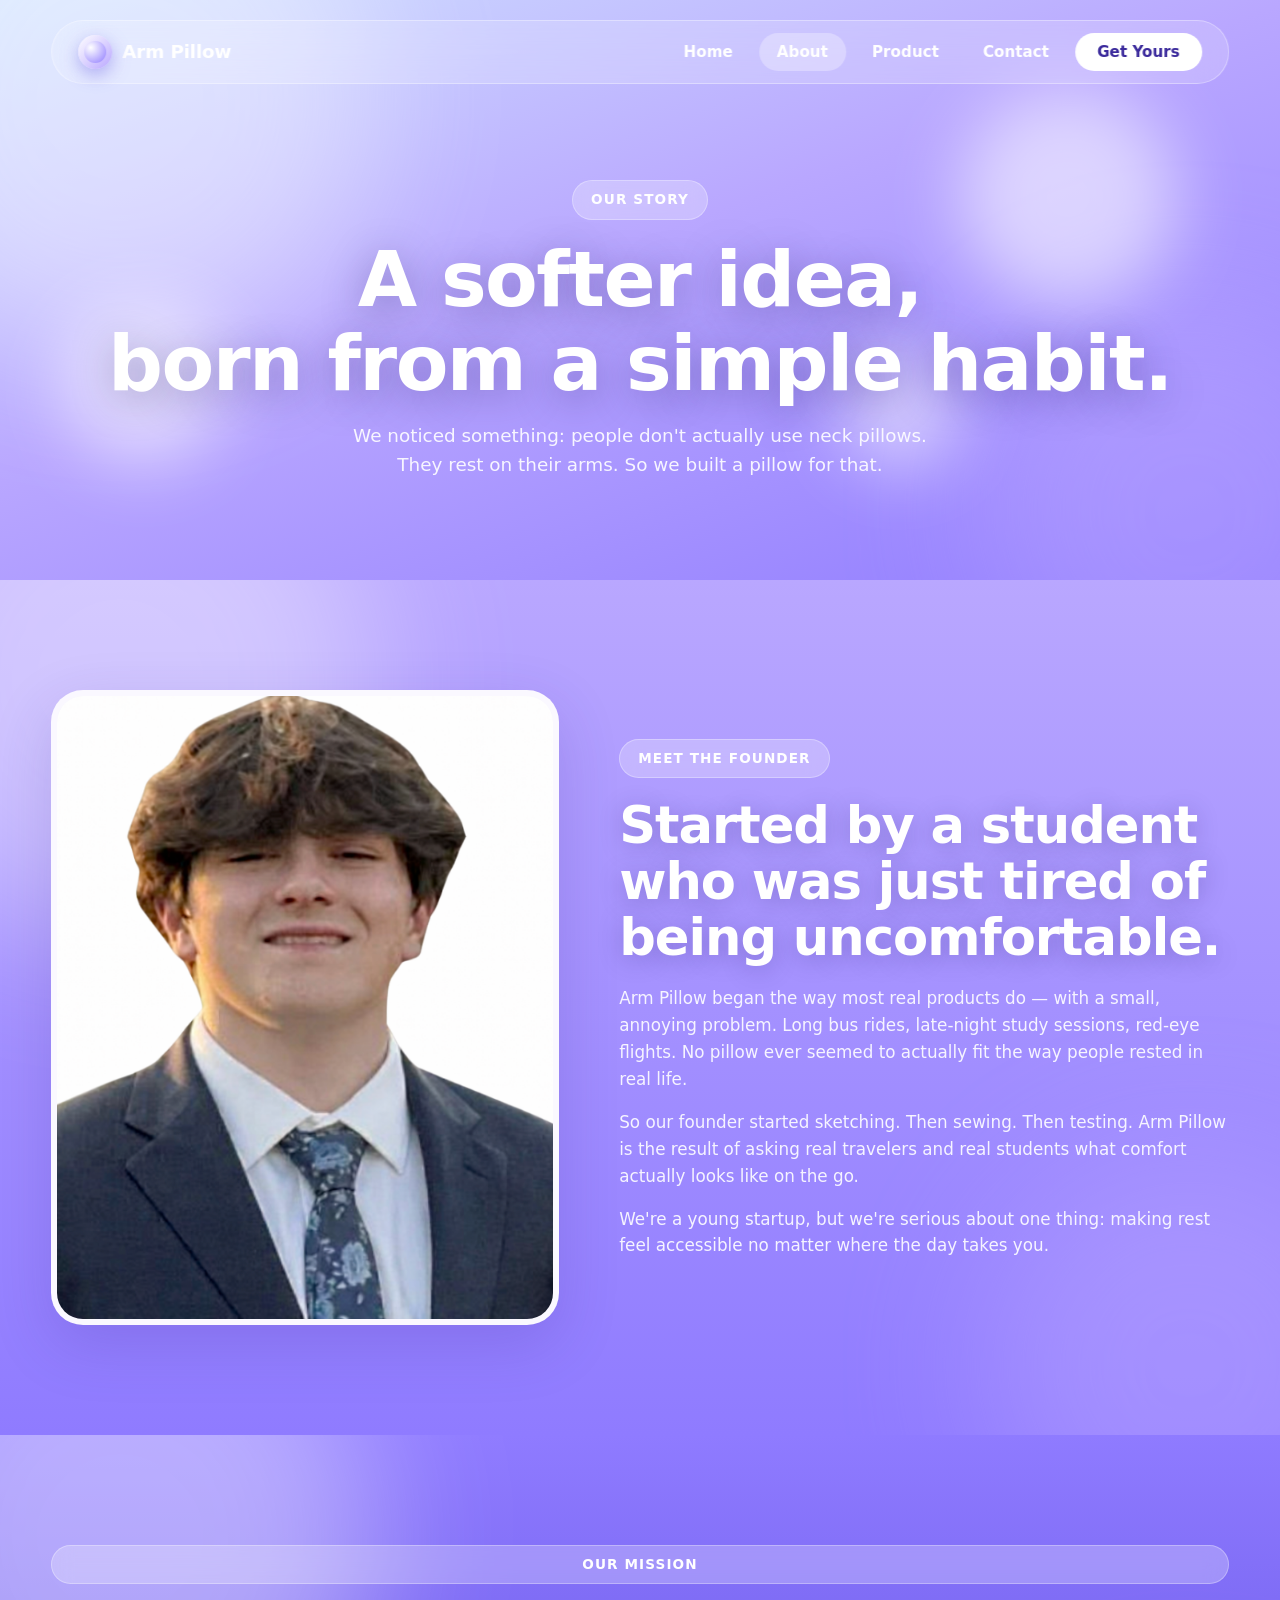
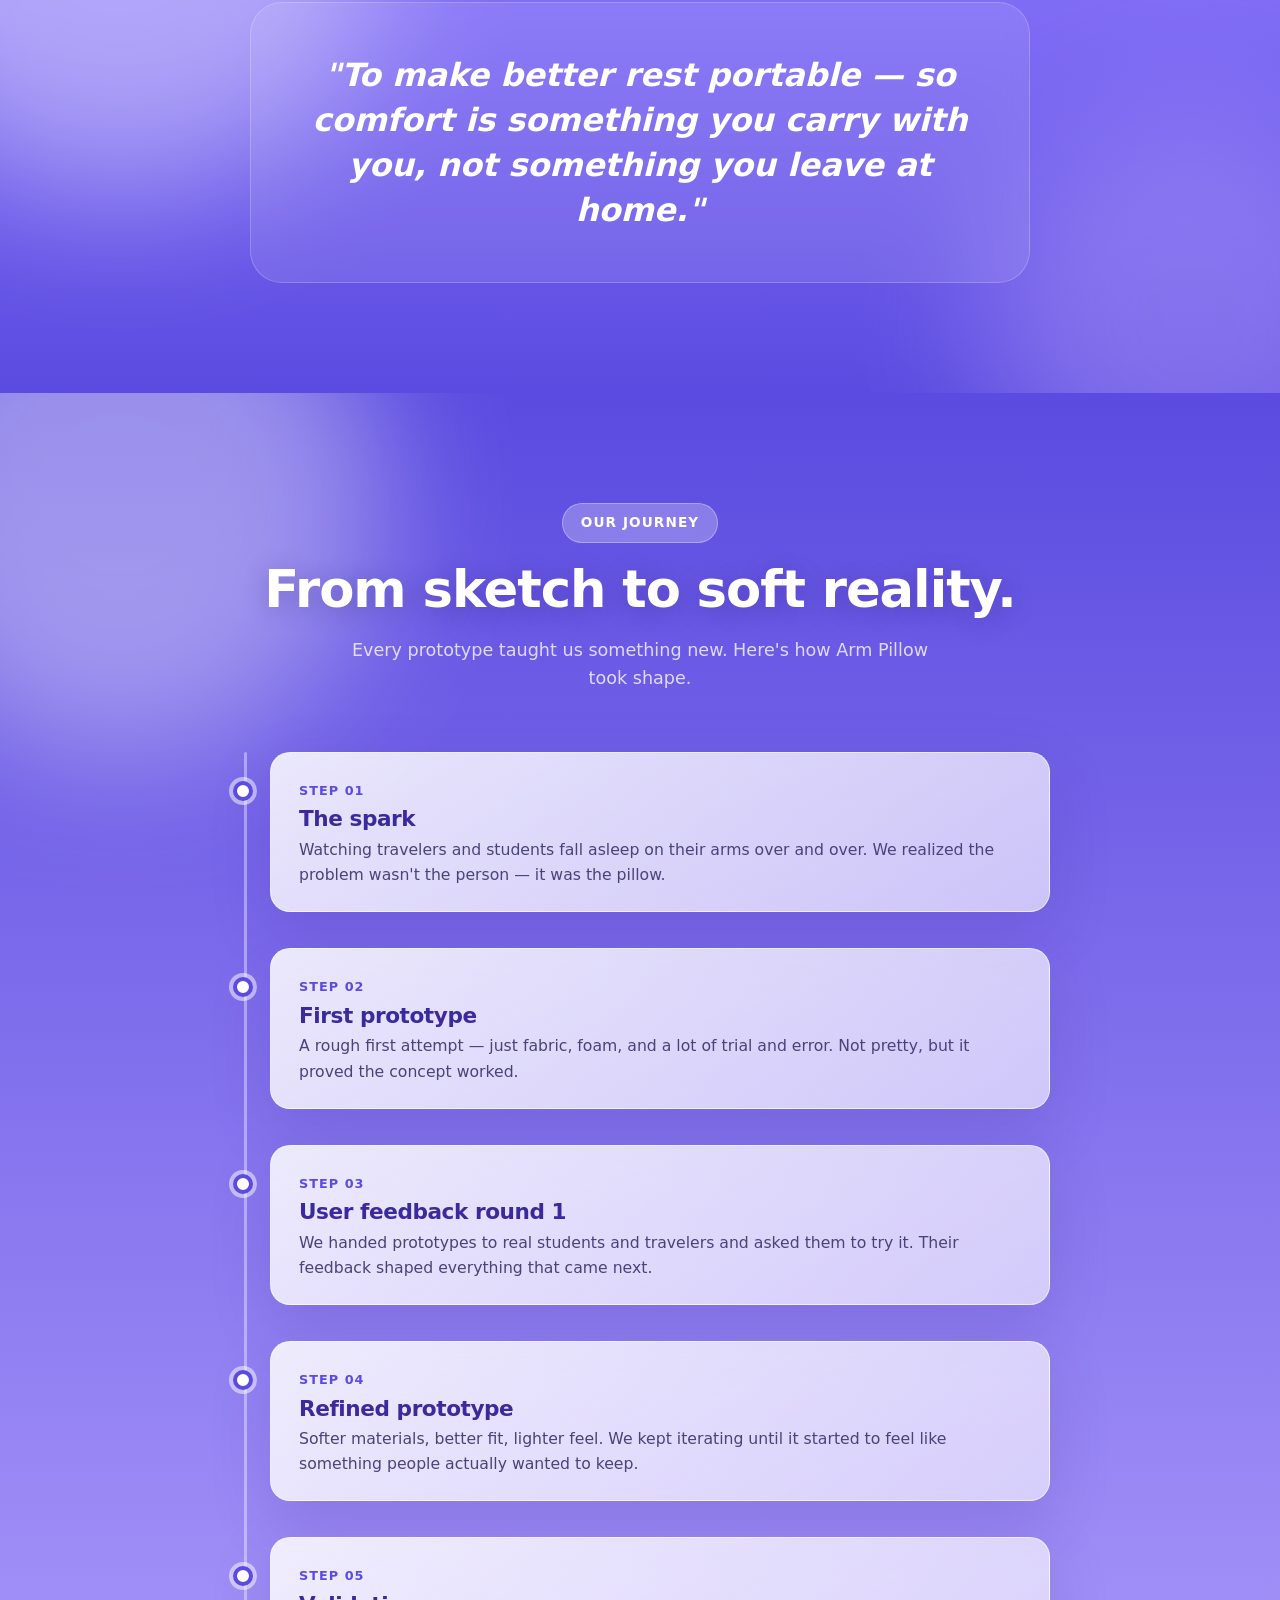
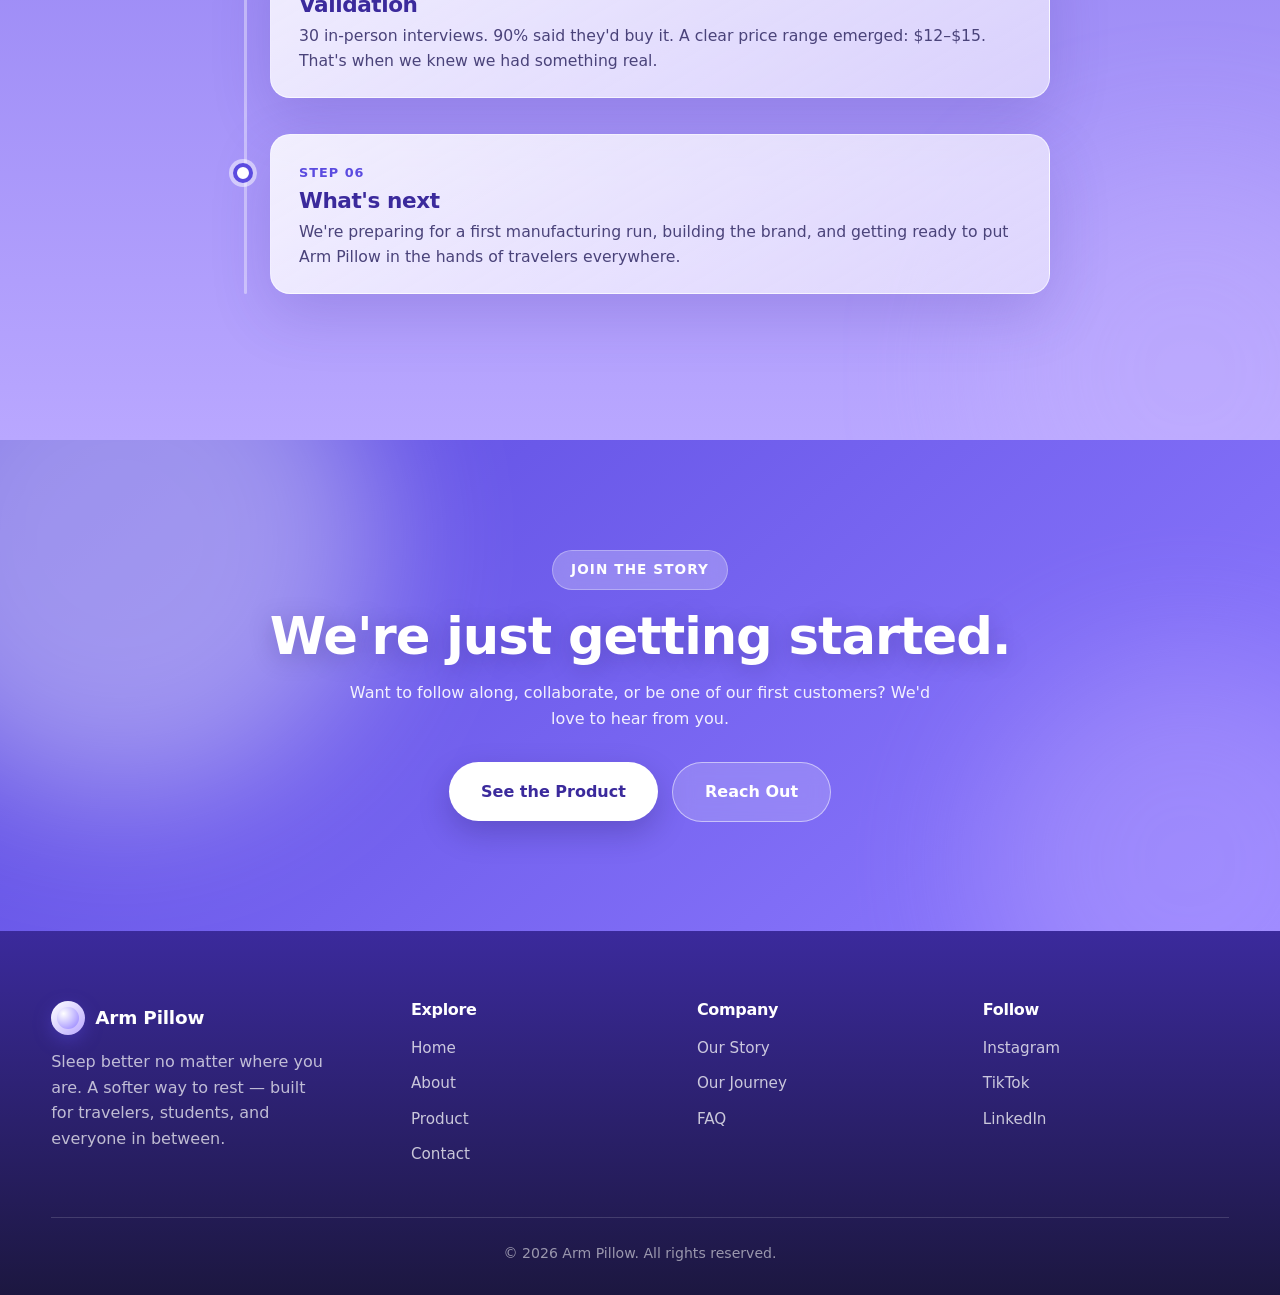
==== about.html @ 7ebaa80e "Add files via upload" ====
<!DOCTYPE html>
<html lang="en">
<head>
  <meta charset="UTF-8" />
  <meta name="viewport" content="width=device-width, initial-scale=1.0"/>
  <title>About — Arm Pillow</title>
  <meta name="description" content="The story behind Arm Pillow — a young startup building a softer, more portable way to rest anywhere." />
  <link rel="stylesheet" href="assets/css/styles.css" />
</head>
<body>

  <!-- ============ NAVBAR ============ -->
  <nav class="navbar">
    <a href="index.html" class="nav-logo">
      <span class="logo-mark"></span>
      Arm Pillow
    </a>
    <ul class="nav-links">
      <li><a href="index.html">Home</a></li>
      <li><a href="about.html" class="active">About</a></li>
      <li><a href="product.html">Product</a></li>
      <li><a href="contact.html">Contact</a></li>
      <li><a href="product.html" class="nav-cta">Get Yours</a></li>
    </ul>
    <button class="nav-toggle" aria-label="Toggle menu">
      <span></span><span></span><span></span>
    </button>
  </nav>

  <!-- ============ PAGE HERO ============ -->
  <header class="page-hero cloud-bg">
    <div class="floating-clouds">
      <div class="cloud c1"></div>
      <div class="cloud c2"></div>
      <div class="cloud c3"></div>
    </div>
    <div class="container">
      <span class="eyebrow">Our Story</span>
      <h1>A softer idea,<br/>born from a simple habit.</h1>
      <p>We noticed something: people don't actually use neck pillows. They rest on their arms. So we built a pillow for that.</p>
    </div>
  </header>

  <!-- ============ FOUNDER STORY ============ -->
  <section class="founder cloud-bg">
    <div class="container">
      <div class="founder-grid">
        <!-- IMAGE: Replace with "Ceo Photo" → assets/images/ceo.jpg -->
        <div class="founder-photo reveal">
          <img src="assets/images/ceo.png" alt="Founder of Arm Pillow" />
        </div>
        <div class="founder-text reveal">
          <span class="eyebrow">Meet the Founder</span>
          <h2>Started by a student who was just tired of being uncomfortable.</h2>
          <p>
            Arm Pillow began the way most real products do — with a small, annoying problem.
            Long bus rides, late-night study sessions, red-eye flights. No pillow ever seemed
            to actually fit the way people rested in real life.
          </p>
          <p>
            So our founder started sketching. Then sewing. Then testing.
            Arm Pillow is the result of asking real travelers and real students
            what comfort actually looks like on the go.
          </p>
          <p>
            We're a young startup, but we're serious about one thing: making rest
            feel accessible no matter where the day takes you.
          </p>
        </div>
      </div>
    </div>
  </section>

  <!-- ============ MISSION ============ -->
  <section class="mission cloud-bg">
    <div class="container reveal">
      <span class="eyebrow" style="display:block;text-align:center;">Our Mission</span>
      <blockquote>
        "To make better rest portable — so comfort is something you carry with you,
        not something you leave at home."
      </blockquote>
    </div>
  </section>

  <!-- ============ JOURNEY / TIMELINE ============ -->
  <section class="timeline cloud-bg" id="journey">
    <div class="container">
      <div class="section-header reveal">
        <span class="eyebrow">Our Journey</span>
        <h2>From sketch to soft reality.</h2>
        <p>Every prototype taught us something new. Here's how Arm Pillow took shape.</p>
      </div>
      <div class="timeline-list">
        <div class="timeline-item reveal">
          <span class="step">Step 01</span>
          <h3>The spark</h3>
          <p>Watching travelers and students fall asleep on their arms over and over.
             We realized the problem wasn't the person — it was the pillow.</p>
        </div>
        <div class="timeline-item reveal">
          <span class="step">Step 02</span>
          <h3>First prototype</h3>
          <p>A rough first attempt — just fabric, foam, and a lot of trial and error.
             Not pretty, but it proved the concept worked.</p>
        </div>
        <div class="timeline-item reveal">
          <span class="step">Step 03</span>
          <h3>User feedback round 1</h3>
          <p>We handed prototypes to real students and travelers and asked them to try it.
             Their feedback shaped everything that came next.</p>
        </div>
        <div class="timeline-item reveal">
          <span class="step">Step 04</span>
          <h3>Refined prototype</h3>
          <p>Softer materials, better fit, lighter feel. We kept iterating until it
             started to feel like something people actually wanted to keep.</p>
        </div>
        <div class="timeline-item reveal">
          <span class="step">Step 05</span>
          <h3>Validation</h3>
          <p>30 in-person interviews. 90% said they'd buy it. A clear price range
             emerged: $12–$15. That's when we knew we had something real.</p>
        </div>
        <div class="timeline-item reveal">
          <span class="step">Step 06</span>
          <h3>What's next</h3>
          <p>We're preparing for a first manufacturing run, building the brand,
             and getting ready to put Arm Pillow in the hands of travelers everywhere.</p>
        </div>
      </div>
    </div>
  </section>

  <!-- ============ FINAL CTA ============ -->
  <section class="final-cta cloud-bg">
    <div class="container reveal">
      <span class="eyebrow">Join the story</span>
      <h2>We're just getting started.</h2>
      <p>Want to follow along, collaborate, or be one of our first customers? We'd love to hear from you.</p>
      <div class="btns">
        <a href="product.html" class="btn btn-primary">See the Product</a>
        <a href="contact.html" class="btn btn-secondary">Reach Out</a>
      </div>
    </div>
  </section>

  <!-- ============ FOOTER ============ -->
  <footer>
    <div class="container">
      <div class="footer-grid">
        <div class="footer-brand">
          <a href="index.html" class="nav-logo">
            <span class="logo-mark"></span>
            Arm Pillow
          </a>
          <p>Sleep better no matter where you are. A softer way to rest — built for travelers, students, and everyone in between.</p>
        </div>
        <div class="footer-col">
          <h4>Explore</h4>
          <ul>
            <li><a href="index.html">Home</a></li>
            <li><a href="about.html">About</a></li>
            <li><a href="product.html">Product</a></li>
            <li><a href="contact.html">Contact</a></li>
          </ul>
        </div>
        <div class="footer-col">
          <h4>Company</h4>
          <ul>
            <li><a href="about.html">Our Story</a></li>
            <li><a href="about.html#journey">Our Journey</a></li>
            <li><a href="product.html#faq">FAQ</a></li>
          </ul>
        </div>
        <div class="footer-col">
          <h4>Follow</h4>
          <ul>
            <li><a href="#">Instagram</a></li>
            <li><a href="#">TikTok</a></li>
            <li><a href="#">LinkedIn</a></li>
          </ul>
        </div>
      </div>
      <div class="footer-bottom">
        © <span id="year">2026</span> Arm Pillow. All rights reserved.
      </div>
    </div>
  </footer>

  <script src="assets/js/main.js"></script>
  <script>document.getElementById("year").textContent = new Date().getFullYear();</script>
</body>
</html>
---- assets/css/styles.css ----
/* =========================================================
   Arm Pillow — Global Styles
   Dreamy sky / blue-purple gradient aesthetic
   ========================================================= */

/* ---------- Reset & base ---------- */
*,
*::before,
*::after {
  box-sizing: border-box;
  margin: 0;
  padding: 0;
}

:root {
  /* Core palette */
  --sky-1: #cfe1ff;
  --sky-2: #a6c0ff;
  --lavender-1: #b9a7ff;
  --lavender-2: #8f7bff;
  --deep-1: #5b4be0;
  --deep-2: #3b2a9c;
  --cloud: #f5f2ff;
  --white: #ffffff;
  --ink: #1c1740;
  --ink-soft: #4a437a;
  --muted: rgba(255, 255, 255, 0.78);

  /* Gradients */
  --bg-gradient: linear-gradient(160deg, #cfe1ff 0%, #b9a7ff 45%, #8f7bff 100%);
  --hero-gradient: linear-gradient(140deg, rgba(120, 140, 255, 0.55) 0%, rgba(90, 70, 220, 0.65) 100%);
  --card-gradient: linear-gradient(150deg, rgba(255,255,255,0.85) 0%, rgba(240,235,255,0.7) 100%);
  --button-gradient: linear-gradient(135deg, #8f7bff 0%, #5b4be0 100%);

  /* Shape & motion */
  --radius-lg: 32px;
  --radius-md: 20px;
  --radius-sm: 12px;
  --shadow-soft: 0 20px 60px rgba(60, 40, 150, 0.18);
  --shadow-hover: 0 28px 70px rgba(60, 40, 150, 0.28);
  --ease: cubic-bezier(.2,.8,.2,1);
}

html {
  scroll-behavior: smooth;
}

body {
  font-family: "Inter", "Segoe UI", system-ui, -apple-system, sans-serif;
  color: var(--ink);
  line-height: 1.6;
  background: var(--bg-gradient);
  min-height: 100vh;
  overflow-x: hidden;
  -webkit-font-smoothing: antialiased;
}

img {
  max-width: 100%;
  display: block;
}

a {
  color: inherit;
  text-decoration: none;
}

button {
  font-family: inherit;
  cursor: pointer;
  border: none;
  background: none;
}

/* ---------- Cloud background accents (reusable) ---------- */
.cloud-bg {
  position: relative;
  overflow: hidden;
}

.cloud-bg::before,
.cloud-bg::after {
  content: "";
  position: absolute;
  border-radius: 50%;
  filter: blur(70px);
  opacity: 0.55;
  pointer-events: none;
  z-index: 0;
}

.cloud-bg::before {
  width: 520px;
  height: 520px;
  background: rgba(255, 255, 255, 0.7);
  top: -160px;
  left: -140px;
}

.cloud-bg::after {
  width: 420px;
  height: 420px;
  background: rgba(200, 180, 255, 0.6);
  bottom: -140px;
  right: -120px;
}

/* ---------- Layout ---------- */
.container {
  width: min(1180px, 92%);
  margin-inline: auto;
  position: relative;
  z-index: 1;
}

section {
  padding: 110px 0;
  position: relative;
}

/* ---------- Typography ---------- */
h1, h2, h3, h4 {
  font-weight: 800;
  letter-spacing: -0.02em;
  line-height: 1.1;
}

h1 {
  font-size: clamp(2.6rem, 6vw, 5rem);
  color: var(--white);
  text-shadow: 0 8px 40px rgba(30, 20, 90, 0.35);
}

h2 {
  font-size: clamp(2rem, 4vw, 3.2rem);
  color: var(--white);
  text-shadow: 0 4px 24px rgba(30, 20, 90, 0.25);
}

h3 {
  font-size: 1.35rem;
  color: var(--ink);
}

p.lead {
  font-size: clamp(1.05rem, 1.6vw, 1.25rem);
  color: var(--muted);
  max-width: 640px;
}

.eyebrow {
  display: inline-block;
  padding: 8px 18px;
  background: rgba(255,255,255,0.25);
  backdrop-filter: blur(10px);
  -webkit-backdrop-filter: blur(10px);
  border-radius: 999px;
  color: var(--white);
  font-size: 0.85rem;
  font-weight: 600;
  letter-spacing: 0.08em;
  text-transform: uppercase;
  margin-bottom: 18px;
  border: 1px solid rgba(255,255,255,0.3);
}

.section-header {
  text-align: center;
  margin-bottom: 60px;
}

.section-header p {
  color: var(--muted);
  max-width: 620px;
  margin: 18px auto 0;
  font-size: 1.1rem;
}

/* ---------- Navbar ---------- */
.navbar {
  position: fixed;
  top: 20px;
  left: 50%;
  transform: translateX(-50%);
  width: min(1180px, 92%);
  z-index: 100;
  padding: 14px 26px;
  background: rgba(255,255,255,0.18);
  backdrop-filter: blur(18px);
  -webkit-backdrop-filter: blur(18px);
  border: 1px solid rgba(255,255,255,0.35);
  border-radius: 999px;
  display: flex;
  align-items: center;
  justify-content: space-between;
  transition: background .3s var(--ease), box-shadow .3s var(--ease);
}

.navbar.scrolled {
  background: rgba(255,255,255,0.35);
  box-shadow: 0 10px 40px rgba(60,40,150,0.15);
}

.nav-logo {
  display: flex;
  align-items: center;
  gap: 10px;
  font-weight: 800;
  color: var(--white);
  font-size: 1.15rem;
  letter-spacing: -0.01em;
}

.logo-mark {
  width: 34px;
  height: 34px;
  border-radius: 50%;
  background: linear-gradient(135deg,#fff, #b9a7ff);
  box-shadow: 0 6px 18px rgba(91,75,224,0.4);
  position: relative;
}
.logo-mark::after{
  content:"";
  position:absolute;
  inset: 6px;
  border-radius:50%;
  background: radial-gradient(circle at 30% 30%, #fff, #8f7bff);
}

.nav-links {
  display: flex;
  align-items: center;
  gap: 8px;
  list-style: none;
}

.nav-links a {
  color: var(--white);
  font-weight: 600;
  font-size: 0.95rem;
  padding: 10px 18px;
  border-radius: 999px;
  transition: background .25s var(--ease), color .25s var(--ease);
}

.nav-links a:hover,
.nav-links a.active {
  background: rgba(255,255,255,0.3);
}

.nav-cta {
  padding: 10px 22px !important;
  background: var(--white);
  color: var(--deep-2) !important;
  border-radius: 999px;
  font-weight: 700;
  transition: transform .25s var(--ease), box-shadow .25s var(--ease);
}
.nav-cta:hover {
  transform: translateY(-2px);
  box-shadow: 0 10px 24px rgba(60,40,150,0.25);
  background: var(--white) !important;
}

.nav-toggle {
  display: none;
  flex-direction: column;
  gap: 5px;
  padding: 8px;
}
.nav-toggle span {
  display: block;
  width: 24px;
  height: 2px;
  background: var(--white);
  border-radius: 2px;
  transition: transform .3s var(--ease), opacity .3s var(--ease);
}

/* ---------- Buttons ---------- */
.btn {
  display: inline-flex;
  align-items: center;
  justify-content: center;
  gap: 10px;
  padding: 16px 32px;
  border-radius: 999px;
  font-weight: 700;
  font-size: 1rem;
  transition: transform .25s var(--ease), box-shadow .25s var(--ease), background .25s var(--ease);
  white-space: nowrap;
}

.btn-primary {
  background: var(--white);
  color: var(--deep-2);
  box-shadow: 0 12px 30px rgba(30, 20, 90, 0.25);
}
.btn-primary:hover {
  transform: translateY(-3px);
  box-shadow: 0 18px 40px rgba(30, 20, 90, 0.35);
}

.btn-secondary {
  background: rgba(255,255,255,0.18);
  color: var(--white);
  border: 1.5px solid rgba(255,255,255,0.5);
  backdrop-filter: blur(10px);
  -webkit-backdrop-filter: blur(10px);
}
.btn-secondary:hover {
  background: rgba(255,255,255,0.3);
  transform: translateY(-3px);
}

.btn-dark {
  background: var(--button-gradient);
  color: var(--white);
  box-shadow: 0 12px 28px rgba(91, 75, 224, 0.4);
}
.btn-dark:hover {
  transform: translateY(-3px);
  box-shadow: 0 18px 40px rgba(91, 75, 224, 0.55);
}

/* =========================================================
   HERO
   ========================================================= */
.hero {
  min-height: 100vh;
  padding: 180px 0 120px;
  display: flex;
  align-items: center;
  position: relative;
  overflow: hidden;
  /* Replace background image path to your "Background photo" */
  background:
    var(--hero-gradient),
    url("../images/background.png") center/cover no-repeat,
    var(--bg-gradient);
}

.hero::before {
  content: "";
  position: absolute;
  inset: 0;
  background:
    radial-gradient(circle at 15% 20%, rgba(255,255,255,0.35), transparent 40%),
    radial-gradient(circle at 85% 80%, rgba(185,167,255,0.5), transparent 45%);
  pointer-events: none;
}

.hero-inner {
  position: relative;
  z-index: 2;
  max-width: 820px;
}

.hero h1 {
  margin-bottom: 20px;
}

.hero .tagline {
  font-size: clamp(1.1rem, 1.8vw, 1.4rem);
  color: rgba(255,255,255,0.92);
  margin-bottom: 38px;
  max-width: 620px;
  font-weight: 500;
}

.hero-ctas {
  display: flex;
  flex-wrap: wrap;
  gap: 14px;
}

.floating-clouds {
  position: absolute;
  inset: 0;
  pointer-events: none;
  z-index: 1;
}
.cloud {
  position: absolute;
  background: rgba(255,255,255,0.55);
  border-radius: 50%;
  filter: blur(35px);
  animation: floaty 12s ease-in-out infinite;
}
.cloud.c1 { width: 220px; height: 220px; top: 15%; right: 8%; }
.cloud.c2 { width: 160px; height: 160px; bottom: 20%; left: 5%; animation-delay: 3s; }
.cloud.c3 { width: 120px; height: 120px; top: 60%; right: 25%; animation-delay: 6s; }

@keyframes floaty {
  0%,100% { transform: translateY(0) translateX(0); }
  50%     { transform: translateY(-20px) translateX(10px); }
}

/* =========================================================
   Intro / problem section
   ========================================================= */
.intro {
  background: linear-gradient(180deg, #b9a7ff 0%, #8f7bff 100%);
}

.intro-grid {
  display: grid;
  grid-template-columns: 1.1fr 1fr;
  gap: 60px;
  align-items: center;
}

.intro-grid p {
  color: rgba(255,255,255,0.92);
  font-size: 1.1rem;
  margin-top: 16px;
}

.intro-visual {
  background: var(--card-gradient);
  border-radius: var(--radius-lg);
  padding: 40px;
  box-shadow: var(--shadow-soft);
  border: 1px solid rgba(255,255,255,0.5);
}

.intro-visual h3 {
  color: var(--deep-2);
  margin-bottom: 12px;
  font-size: 1.5rem;
}

.intro-visual p {
  color: var(--ink-soft);
  margin-top: 10px;
}

/* =========================================================
   Benefit cards
   ========================================================= */
.benefits {
  background: linear-gradient(180deg, #8f7bff 0%, #6e5cdb 100%);
}

.benefit-grid {
  display: grid;
  grid-template-columns: repeat(auto-fit, minmax(240px, 1fr));
  gap: 26px;
}

.benefit-card {
  background: var(--card-gradient);
  border-radius: var(--radius-lg);
  padding: 36px 30px;
  border: 1px solid rgba(255,255,255,0.6);
  box-shadow: var(--shadow-soft);
  transition: transform .35s var(--ease), box-shadow .35s var(--ease);
}

.benefit-card:hover {
  transform: translateY(-8px);
  box-shadow: var(--shadow-hover);
}

.benefit-icon {
  width: 60px;
  height: 60px;
  display: flex;
  align-items: center;
  justify-content: center;
  border-radius: 50%;
  background: var(--button-gradient);
  color: var(--white);
  font-size: 1.5rem;
  margin-bottom: 20px;
  box-shadow: 0 10px 22px rgba(91,75,224,0.35);
}

.benefit-card h3 {
  margin-bottom: 10px;
  color: var(--deep-2);
}

.benefit-card p {
  color: var(--ink-soft);
  font-size: 0.97rem;
}

/* =========================================================
   Social proof / stats
   ========================================================= */
.stats {
  background: linear-gradient(180deg, #6e5cdb 0%, #5b4be0 100%);
}

.stats-grid {
  display: grid;
  grid-template-columns: repeat(auto-fit, minmax(220px, 1fr));
  gap: 26px;
  margin-top: 20px;
}

.stat-card {
  text-align: center;
  background: rgba(255,255,255,0.12);
  border: 1px solid rgba(255,255,255,0.25);
  backdrop-filter: blur(14px);
  -webkit-backdrop-filter: blur(14px);
  padding: 44px 24px;
  border-radius: var(--radius-lg);
  transition: transform .3s var(--ease);
}
.stat-card:hover { transform: translateY(-6px); }

.stat-number {
  font-size: clamp(2.6rem, 5vw, 4rem);
  font-weight: 800;
  color: var(--white);
  line-height: 1;
  background: linear-gradient(180deg, #ffffff, #d8cfff);
  -webkit-background-clip: text;
  background-clip: text;
  -webkit-text-fill-color: transparent;
}

.stat-label {
  color: rgba(255,255,255,0.85);
  margin-top: 12px;
  font-weight: 500;
}

/* =========================================================
   Pricing / value
   ========================================================= */
.pricing {
  background: linear-gradient(180deg, #5b4be0 0%, #b9a7ff 100%);
}

.price-card {
  max-width: 560px;
  margin: 0 auto;
  background: var(--card-gradient);
  border: 1px solid rgba(255,255,255,0.6);
  border-radius: var(--radius-lg);
  padding: 50px 40px;
  text-align: center;
  box-shadow: var(--shadow-soft);
}

.price-card .eyebrow {
  background: linear-gradient(135deg, #8f7bff, #5b4be0);
  color: #fff;
  border: none;
}

.price-amount {
  font-size: 4.5rem;
  font-weight: 800;
  color: var(--deep-2);
  letter-spacing: -0.03em;
  margin: 20px 0 10px;
}
.price-amount span { font-size: 1.4rem; vertical-align: top; margin-right: 4px; }

.price-note {
  color: var(--ink-soft);
  margin-bottom: 28px;
}

.price-features {
  list-style: none;
  text-align: left;
  margin-bottom: 30px;
}
.price-features li {
  padding: 10px 0;
  color: var(--ink-soft);
  display: flex;
  align-items: center;
  gap: 10px;
  border-bottom: 1px dashed rgba(91,75,224,0.2);
}
.price-features li::before {
  content: "✓";
  color: var(--deep-1);
  font-weight: 800;
}

/* =========================================================
   Comparison (Why not a neck pillow?)
   ========================================================= */
.compare {
  background: linear-gradient(180deg, #b9a7ff 0%, #cfe1ff 100%);
}

.compare-grid {
  display: grid;
  grid-template-columns: 1fr 1fr;
  gap: 26px;
}

.compare-card {
  background: var(--white);
  border-radius: var(--radius-lg);
  padding: 40px 34px;
  border: 1px solid rgba(143, 123, 255, 0.2);
  box-shadow: var(--shadow-soft);
}

.compare-card.negative {
  background: linear-gradient(160deg, #ffffff, #f1eeff);
}
.compare-card.positive {
  background: linear-gradient(160deg, #8f7bff, #5b4be0);
  color: #fff;
}
.compare-card.positive h3 { color: #fff; }
.compare-card.positive li { color: rgba(255,255,255,0.9); }
.compare-card.positive li::before { color: #fff; }

.compare-card h3 {
  font-size: 1.4rem;
  margin-bottom: 20px;
  color: var(--deep-2);
}
.compare-card ul {
  list-style: none;
  display: flex;
  flex-direction: column;
  gap: 12px;
}
.compare-card li {
  color: var(--ink-soft);
  padding-left: 26px;
  position: relative;
}
.compare-card.negative li::before {
  content: "✕";
  position: absolute;
  left: 0;
  color: #a88fff;
  font-weight: 800;
}
.compare-card.positive li::before {
  content: "✓";
  position: absolute;
  left: 0;
  font-weight: 800;
}

/* =========================================================
   FAQ
   ========================================================= */
.faq { background: linear-gradient(180deg, #cfe1ff 0%, #b9a7ff 100%); }

.faq-list {
  max-width: 820px;
  margin: 0 auto;
  display: flex;
  flex-direction: column;
  gap: 16px;
}

.faq-item {
  background: var(--white);
  border-radius: var(--radius-md);
  padding: 22px 28px;
  border: 1px solid rgba(143,123,255,0.15);
  box-shadow: 0 10px 28px rgba(60,40,150,0.08);
  transition: box-shadow .3s var(--ease);
}
.faq-item:hover { box-shadow: var(--shadow-soft); }

.faq-question {
  width: 100%;
  display: flex;
  justify-content: space-between;
  align-items: center;
  font-size: 1.08rem;
  font-weight: 700;
  color: var(--deep-2);
  text-align: left;
}

.faq-toggle {
  width: 30px;
  height: 30px;
  border-radius: 50%;
  background: var(--button-gradient);
  color: #fff;
  display: flex;
  align-items: center;
  justify-content: center;
  font-size: 1.2rem;
  transition: transform .3s var(--ease);
  flex-shrink: 0;
}

.faq-item.open .faq-toggle { transform: rotate(45deg); }

.faq-answer {
  max-height: 0;
  overflow: hidden;
  transition: max-height .4s var(--ease), margin .3s var(--ease);
  color: var(--ink-soft);
}
.faq-item.open .faq-answer {
  max-height: 300px;
  margin-top: 14px;
}

/* =========================================================
   Final CTA
   ========================================================= */
.final-cta {
  background: linear-gradient(140deg, #5b4be0 0%, #8f7bff 100%);
  text-align: center;
}
.final-cta h2 { margin-bottom: 16px; }
.final-cta p { color: rgba(255,255,255,0.9); max-width: 600px; margin: 0 auto 30px; }
.final-cta .btns {
  display: flex;
  gap: 14px;
  justify-content: center;
  flex-wrap: wrap;
}

/* =========================================================
   Footer
   ========================================================= */
footer {
  background: linear-gradient(180deg, #3b2a9c 0%, #1c1740 100%);
  color: rgba(255,255,255,0.8);
  padding: 70px 0 30px;
}

.footer-grid {
  display: grid;
  grid-template-columns: 1.3fr 1fr 1fr 1fr;
  gap: 40px;
  margin-bottom: 50px;
}

.footer-brand p {
  margin-top: 14px;
  color: rgba(255,255,255,0.7);
  max-width: 280px;
}

.footer-col h4 {
  color: #fff;
  font-size: 1rem;
  margin-bottom: 16px;
  font-weight: 700;
}
.footer-col ul { list-style: none; display: flex; flex-direction: column; gap: 10px; }
.footer-col a {
  color: rgba(255,255,255,0.75);
  font-size: 0.95rem;
  transition: color .25s var(--ease);
}
.footer-col a:hover { color: #fff; }

.footer-bottom {
  padding-top: 24px;
  border-top: 1px solid rgba(255,255,255,0.15);
  text-align: center;
  font-size: 0.88rem;
  color: rgba(255,255,255,0.55);
}

/* =========================================================
   About page
   ========================================================= */
.page-hero {
  padding: 180px 0 100px;
  background: var(--bg-gradient);
  text-align: center;
  position: relative;
  overflow: hidden;
}
.page-hero h1 { margin-bottom: 14px; }
.page-hero p { color: rgba(255,255,255,0.9); max-width: 620px; margin: 0 auto; font-size: 1.15rem; }

.founder {
  background: linear-gradient(180deg, #b9a7ff 0%, #8f7bff 100%);
}
.founder-grid {
  display: grid;
  grid-template-columns: 1fr 1.2fr;
  gap: 60px;
  align-items: center;
}
.founder-photo {
  border-radius: var(--radius-lg);
  overflow: hidden;
  box-shadow: var(--shadow-soft);
  border: 6px solid rgba(255,255,255,0.5);
  aspect-ratio: 4/5;
  background: var(--cloud);
}
.founder-photo img { width: 100%; height: 100%; object-fit: cover; }

.founder-text h2 { color: #fff; margin-bottom: 20px; }
.founder-text p { color: rgba(255,255,255,0.9); margin-bottom: 16px; font-size: 1.05rem; }

.mission {
  background: linear-gradient(180deg, #8f7bff 0%, #5b4be0 100%);
  text-align: center;
}
.mission blockquote {
  max-width: 780px;
  margin: 0 auto;
  font-size: clamp(1.4rem, 2.5vw, 2rem);
  color: #fff;
  font-weight: 600;
  line-height: 1.4;
  font-style: italic;
  padding: 50px 30px;
  background: rgba(255,255,255,0.1);
  border-radius: var(--radius-lg);
  border: 1px solid rgba(255,255,255,0.2);
  backdrop-filter: blur(10px);
  -webkit-backdrop-filter: blur(10px);
}

.timeline {
  background: linear-gradient(180deg, #5b4be0 0%, #b9a7ff 100%);
}
.timeline-list {
  max-width: 820px;
  margin: 0 auto;
  position: relative;
  padding-left: 40px;
}
.timeline-list::before {
  content: "";
  position: absolute;
  left: 14px;
  top: 0;
  bottom: 0;
  width: 3px;
  background: rgba(255,255,255,0.4);
  border-radius: 2px;
}
.timeline-item {
  position: relative;
  margin-bottom: 36px;
  background: var(--card-gradient);
  padding: 24px 28px;
  border-radius: var(--radius-md);
  border: 1px solid rgba(255,255,255,0.6);
  box-shadow: var(--shadow-soft);
}
.timeline-item::before {
  content: "";
  position: absolute;
  left: -38px;
  top: 28px;
  width: 20px;
  height: 20px;
  border-radius: 50%;
  background: var(--white);
  border: 4px solid var(--deep-1);
  box-shadow: 0 0 0 4px rgba(255,255,255,0.5);
}
.timeline-item h3 { color: var(--deep-2); margin-bottom: 6px; }
.timeline-item span.step {
  display: inline-block;
  font-size: 0.8rem;
  font-weight: 700;
  letter-spacing: 0.08em;
  text-transform: uppercase;
  color: var(--deep-1);
  margin-bottom: 6px;
}
.timeline-item p { color: var(--ink-soft); font-size: 0.98rem; }

/* =========================================================
   Product page
   ========================================================= */
.product-showcase {
  background: linear-gradient(180deg, #b9a7ff 0%, #8f7bff 100%);
}

.showcase-grid {
  display: grid;
  grid-template-columns: 1fr 1fr;
  gap: 60px;
  align-items: center;
}
.showcase-text h2 { color: #fff; margin-bottom: 18px; }
.showcase-text p { color: rgba(255,255,255,0.92); margin-bottom: 14px; font-size: 1.05rem; }
.showcase-image {
  border-radius: var(--radius-lg);
  overflow: hidden;
  box-shadow: var(--shadow-soft);
  border: 6px solid rgba(255,255,255,0.5);
  aspect-ratio: 1/1;
  background: var(--cloud);
}
.showcase-image img { width: 100%; height: 100%; object-fit: cover; }

.showcase-grid.reverse .showcase-text { order: 2; }
.showcase-grid.reverse .showcase-image { order: 1; }

.how {
  background: linear-gradient(180deg, #8f7bff 0%, #6e5cdb 100%);
}
.how-grid {
  display: grid;
  grid-template-columns: repeat(auto-fit, minmax(240px, 1fr));
  gap: 26px;
}
.how-step {
  background: var(--card-gradient);
  border-radius: var(--radius-lg);
  padding: 34px 28px;
  text-align: center;
  border: 1px solid rgba(255,255,255,0.5);
  box-shadow: var(--shadow-soft);
  transition: transform .3s var(--ease);
}
.how-step:hover { transform: translateY(-6px); }
.how-step .step-num {
  display: inline-flex;
  width: 50px;
  height: 50px;
  border-radius: 50%;
  background: var(--button-gradient);
  color: #fff;
  font-weight: 800;
  font-size: 1.2rem;
  align-items: center;
  justify-content: center;
  margin-bottom: 18px;
  box-shadow: 0 10px 20px rgba(91,75,224,0.35);
}
.how-step h3 { color: var(--deep-2); margin-bottom: 8px; }
.how-step p { color: var(--ink-soft); }

/* =========================================================
   Contact page
   ========================================================= */
.contact-section {
  background: linear-gradient(180deg, #b9a7ff 0%, #8f7bff 100%);
}

.contact-grid {
  display: grid;
  grid-template-columns: 1fr 1.3fr;
  gap: 50px;
  align-items: start;
}

.contact-info h2 { color: #fff; margin-bottom: 18px; }
.contact-info p { color: rgba(255,255,255,0.9); margin-bottom: 24px; font-size: 1.05rem; }

.info-list { list-style: none; display: flex; flex-direction: column; gap: 16px; margin-top: 24px; }
.info-list li {
  display: flex;
  align-items: center;
  gap: 14px;
  color: #fff;
  background: rgba(255,255,255,0.15);
  padding: 14px 18px;
  border-radius: var(--radius-md);
  border: 1px solid rgba(255,255,255,0.25);
}
.info-list .icon {
  width: 40px;
  height: 40px;
  border-radius: 50%;
  background: rgba(255,255,255,0.3);
  display: flex;
  align-items: center;
  justify-content: center;
  font-weight: 800;
  flex-shrink: 0;
}
.info-list strong { display: block; font-size: 0.85rem; opacity: 0.85; font-weight: 600; }

.contact-form {
  background: var(--card-gradient);
  border-radius: var(--radius-lg);
  padding: 44px 38px;
  border: 1px solid rgba(255,255,255,0.6);
  box-shadow: var(--shadow-soft);
}
.form-row { display: grid; grid-template-columns: 1fr 1fr; gap: 18px; }
.form-group { margin-bottom: 18px; }
.form-group label {
  display: block;
  font-size: 0.9rem;
  font-weight: 600;
  color: var(--deep-2);
  margin-bottom: 8px;
}
.form-group input,
.form-group textarea {
  width: 100%;
  padding: 14px 18px;
  border-radius: var(--radius-sm);
  border: 1.5px solid rgba(143,123,255,0.3);
  background: #fff;
  font-family: inherit;
  font-size: 1rem;
  color: var(--ink);
  transition: border-color .25s var(--ease), box-shadow .25s var(--ease);
}
.form-group input:focus,
.form-group textarea:focus {
  outline: none;
  border-color: var(--deep-1);
  box-shadow: 0 0 0 4px rgba(143,123,255,0.18);
}
.form-group textarea { resize: vertical; min-height: 130px; }
.form-status {
  margin-top: 16px;
  color: var(--deep-1);
  font-weight: 600;
  font-size: 0.95rem;
  min-height: 20px;
}

/* =========================================================
   Animations on scroll
   ========================================================= */
.reveal {
  opacity: 0;
  transform: translateY(28px);
  transition: opacity .7s var(--ease), transform .7s var(--ease);
}
.reveal.visible {
  opacity: 1;
  transform: none;
}

/* =========================================================
   Responsive
   ========================================================= */
@media (max-width: 960px) {
  .nav-links {
    position: absolute;
    top: 80px;
    left: 0;
    right: 0;
    background: rgba(60, 40, 150, 0.92);
    backdrop-filter: blur(18px);
    -webkit-backdrop-filter: blur(18px);
    border-radius: var(--radius-lg);
    flex-direction: column;
    padding: 20px;
    gap: 6px;
    transform: scaleY(0);
    transform-origin: top;
    transition: transform .3s var(--ease);
    box-shadow: var(--shadow-soft);
  }
  .nav-links.open { transform: scaleY(1); }
  .nav-toggle { display: flex; }

  section { padding: 80px 0; }

  .intro-grid,
  .founder-grid,
  .showcase-grid,
  .contact-grid,
  .compare-grid {
    grid-template-columns: 1fr;
    gap: 40px;
  }
  .showcase-grid.reverse .showcase-text { order: unset; }
  .showcase-grid.reverse .showcase-image { order: unset; }

  .footer-grid {
    grid-template-columns: 1fr 1fr;
    gap: 30px;
  }
}

@media (max-width: 560px) {
  .form-row { grid-template-columns: 1fr; }
  .footer-grid { grid-template-columns: 1fr; }
  .hero { padding: 160px 0 100px; }
  .price-amount { font-size: 3.6rem; }
  .navbar { padding: 12px 18px; }
}
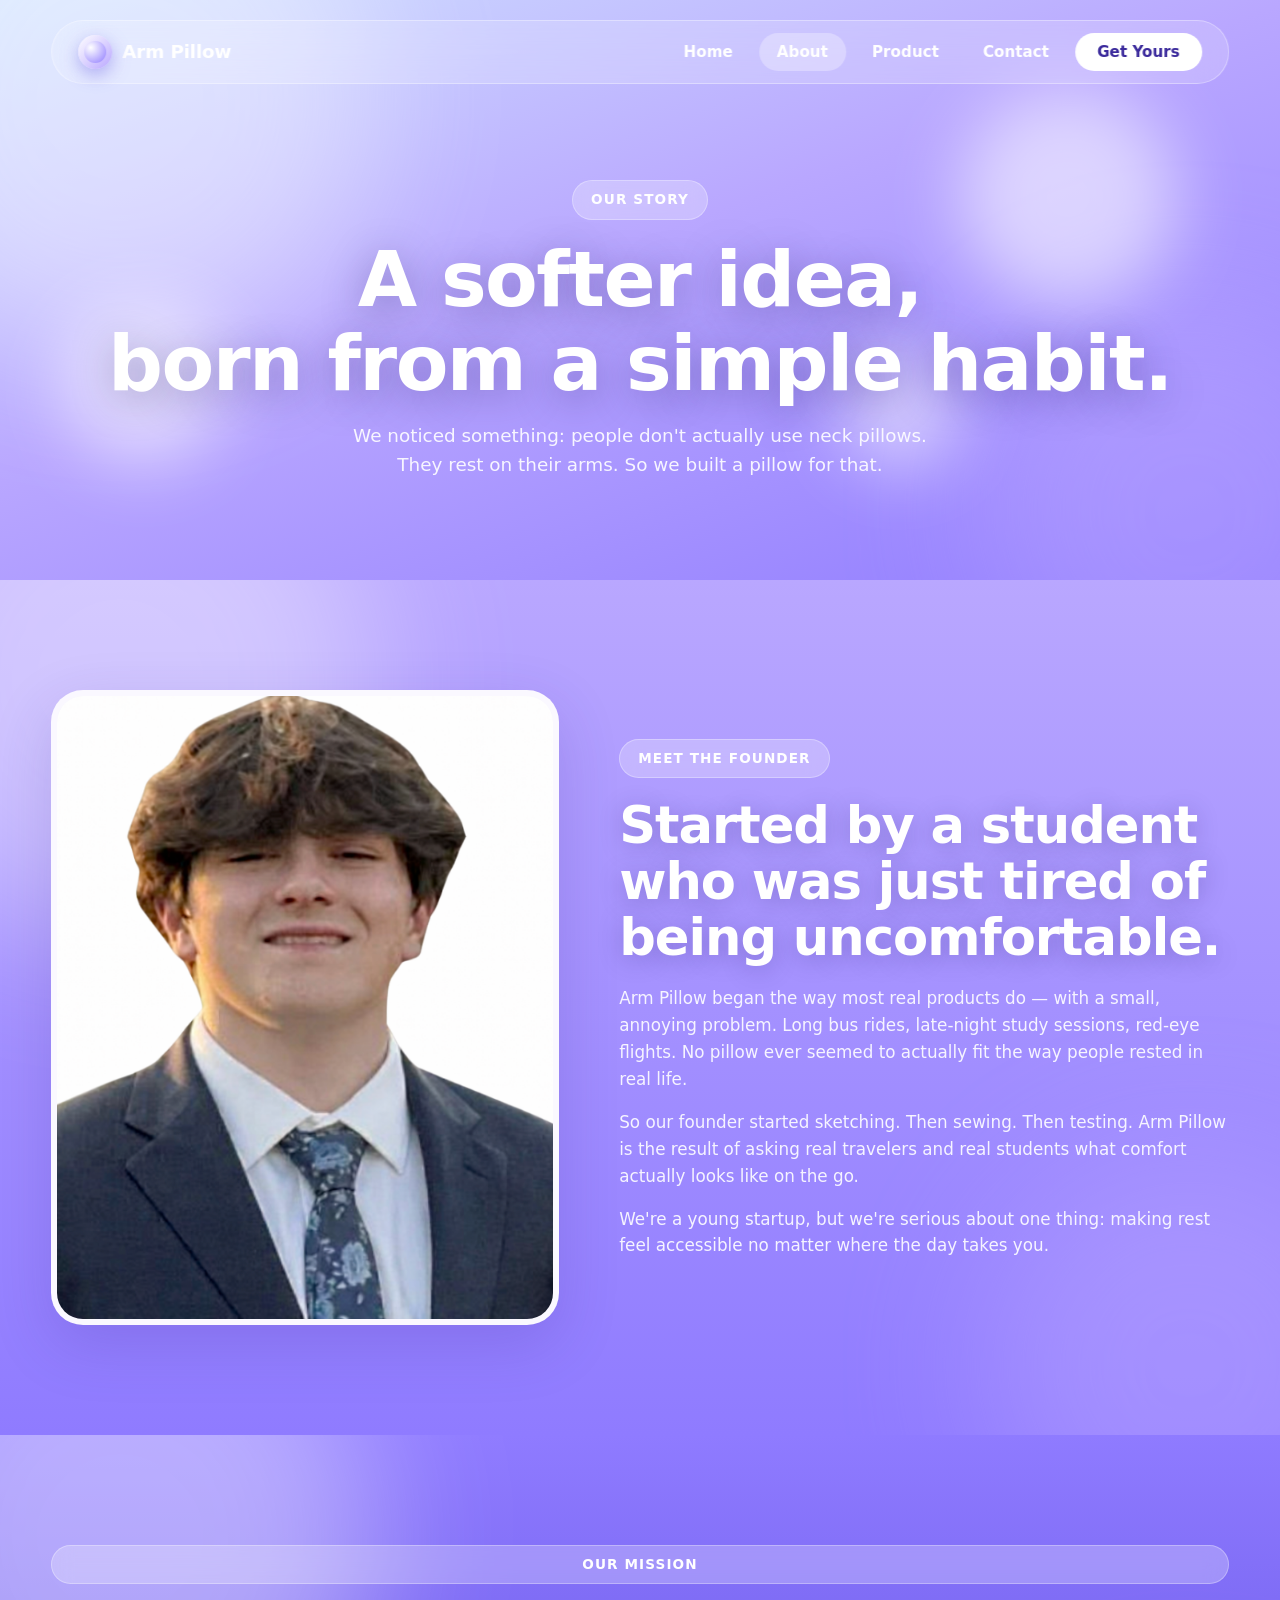
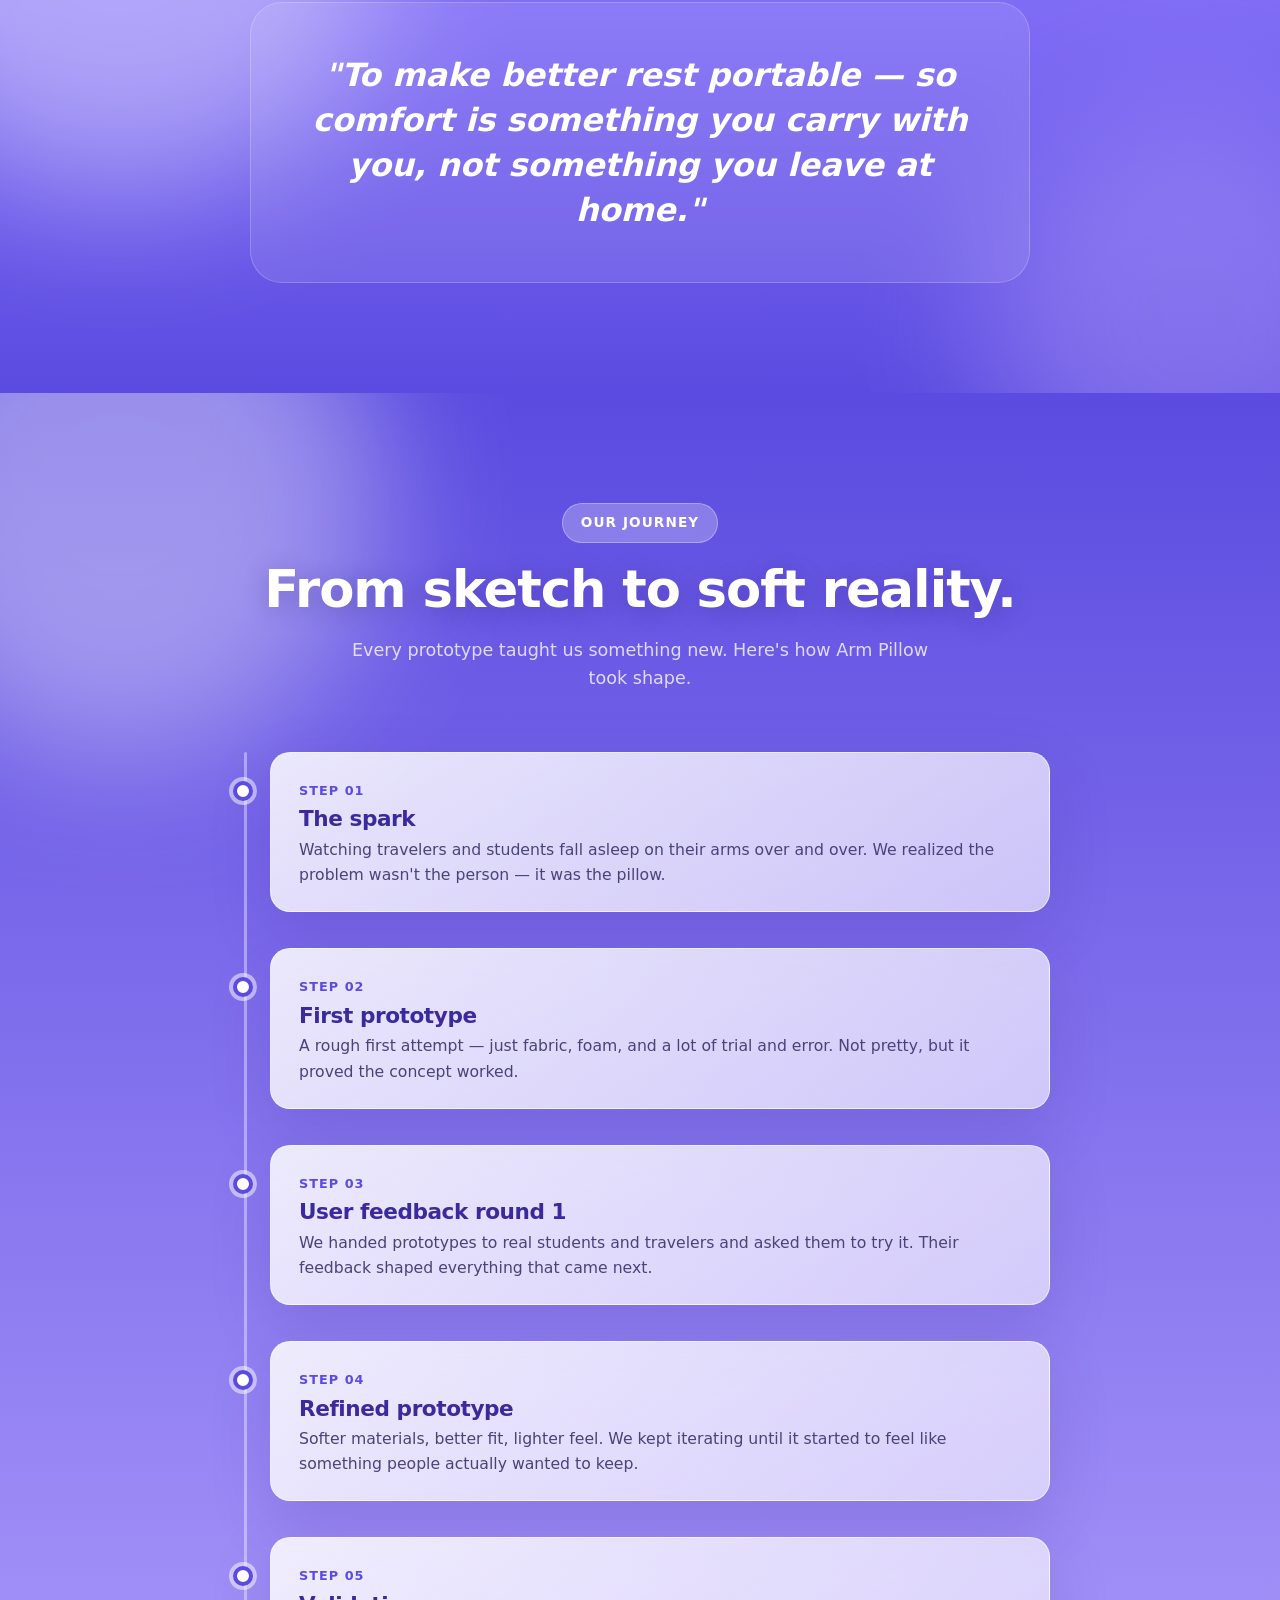
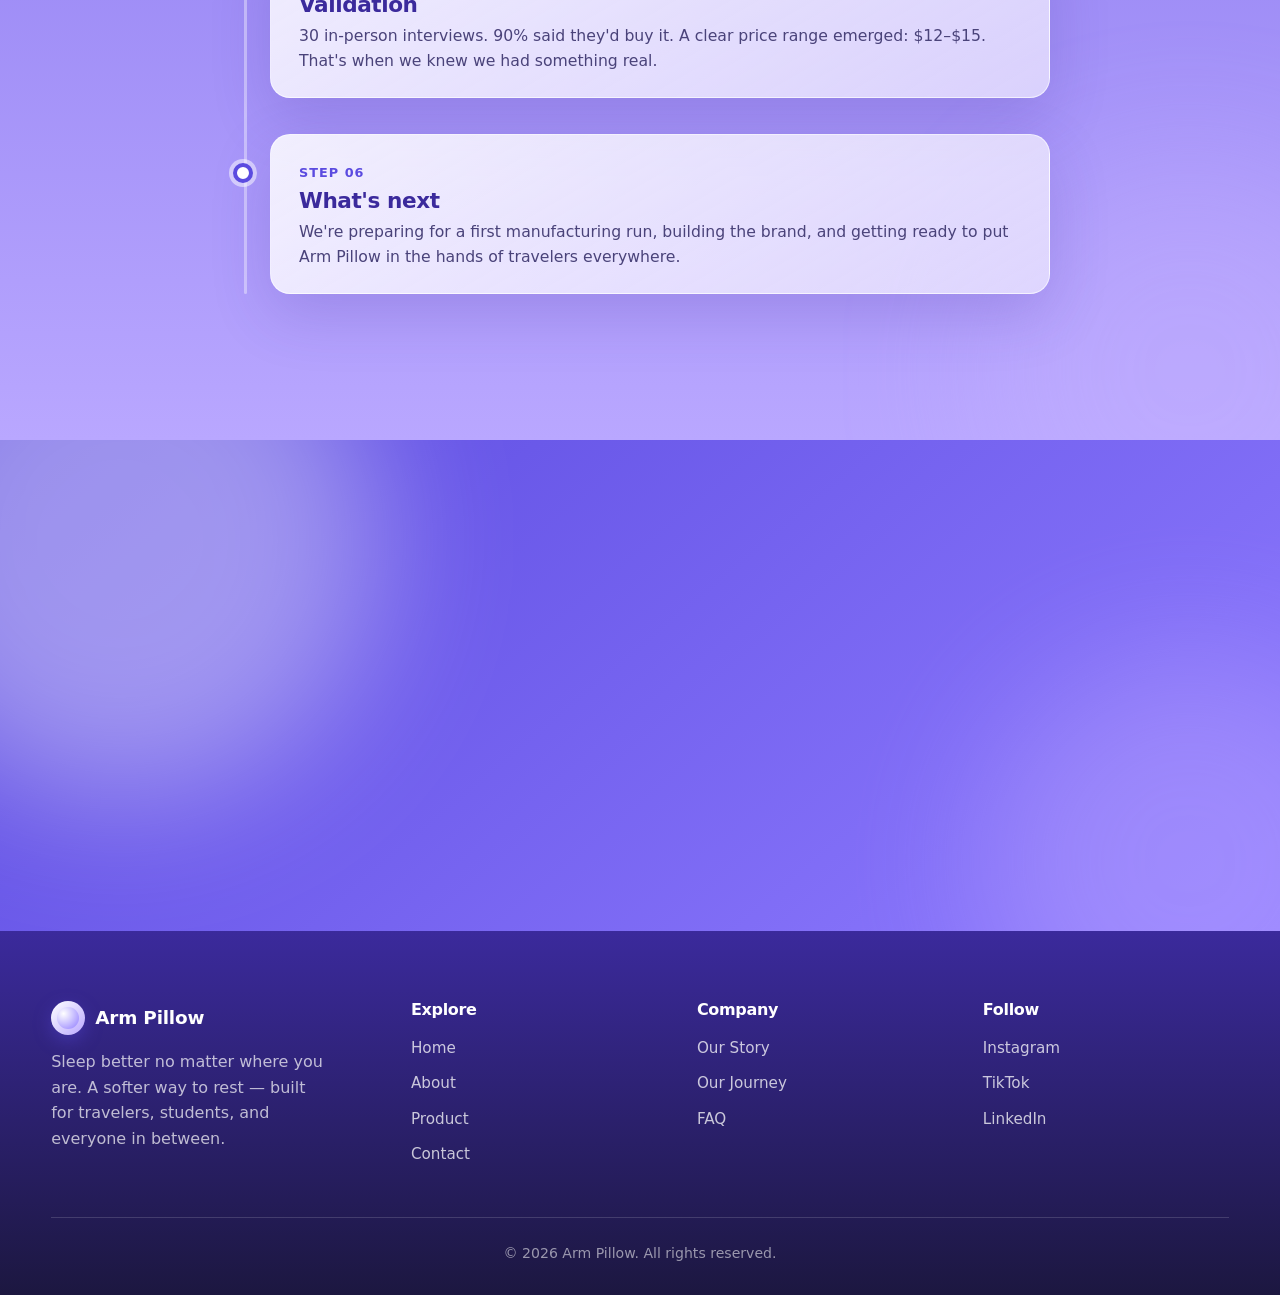
==== commit 6a79798d: "Add files via upload" ====
--- a/about.html
+++ b/about.html
@@ -175,7 +175,7 @@
         <div class="footer-col">
           <h4>Follow</h4>
           <ul>
-            <li><a href="#">Instagram</a></li>
+            <li><a href="https://instagram.com/the.arm.pillow" target="_blank" rel="noopener">Instagram</a></li>
             <li><a href="#">TikTok</a></li>
             <li><a href="#">LinkedIn</a></li>
           </ul>
--- a/assets/css/styles.css
+++ b/assets/css/styles.css
@@ -529,6 +529,51 @@
   font-weight: 500;
 }
 
+/* ---------- Reviews ---------- */
+.reviews-grid {
+  display: grid;
+  grid-template-columns: repeat(auto-fit, minmax(240px, 1fr));
+  gap: 26px;
+  margin-top: 20px;
+}
+
+.review-card {
+  background: rgba(255,255,255,0.12);
+  border: 1px solid rgba(255,255,255,0.25);
+  backdrop-filter: blur(14px);
+  -webkit-backdrop-filter: blur(14px);
+  padding: 34px 28px;
+  border-radius: var(--radius-lg);
+  transition: transform .3s var(--ease);
+  display: flex;
+  flex-direction: column;
+  gap: 14px;
+  color: var(--white);
+}
+.review-card:hover { transform: translateY(-6px); }
+
+.review-stars {
+  color: #ffd86b;
+  font-size: 1.25rem;
+  letter-spacing: 3px;
+  line-height: 1;
+}
+
+.review-quote {
+  color: rgba(255,255,255,0.95);
+  font-size: 1.05rem;
+  line-height: 1.5;
+  font-style: italic;
+  margin: 0;
+}
+
+.review-author {
+  color: rgba(255,255,255,0.8);
+  font-weight: 600;
+  font-size: 0.95rem;
+  margin-top: auto;
+}
+
 /* =========================================================
    Pricing / value
    ========================================================= */
@@ -705,8 +750,19 @@
   color: var(--ink-soft);
 }
 .faq-item.open .faq-answer {
-  max-height: 300px;
+  max-height: 400px;
   margin-top: 14px;
+}
+
+.faq-disclaimer {
+  margin-top: 10px;
+  padding: 10px 14px;
+  background: rgba(220, 40, 60, 0.08);
+  border-left: 3px solid #d8334a;
+  border-radius: 8px;
+  color: #a01a2d;
+  font-size: 0.92rem;
+  letter-spacing: 0.3px;
 }
 
 /* =========================================================
@@ -979,6 +1035,8 @@
   flex-shrink: 0;
 }
 .info-list strong { display: block; font-size: 0.85rem; opacity: 0.85; font-weight: 600; }
+.info-list a { color: #fff; text-decoration: none; font-weight: 500; border-bottom: 1px solid rgba(255,255,255,0.35); transition: border-color .2s var(--ease); }
+.info-list a:hover { border-bottom-color: #fff; }
 
 .contact-form {
   background: var(--card-gradient);
